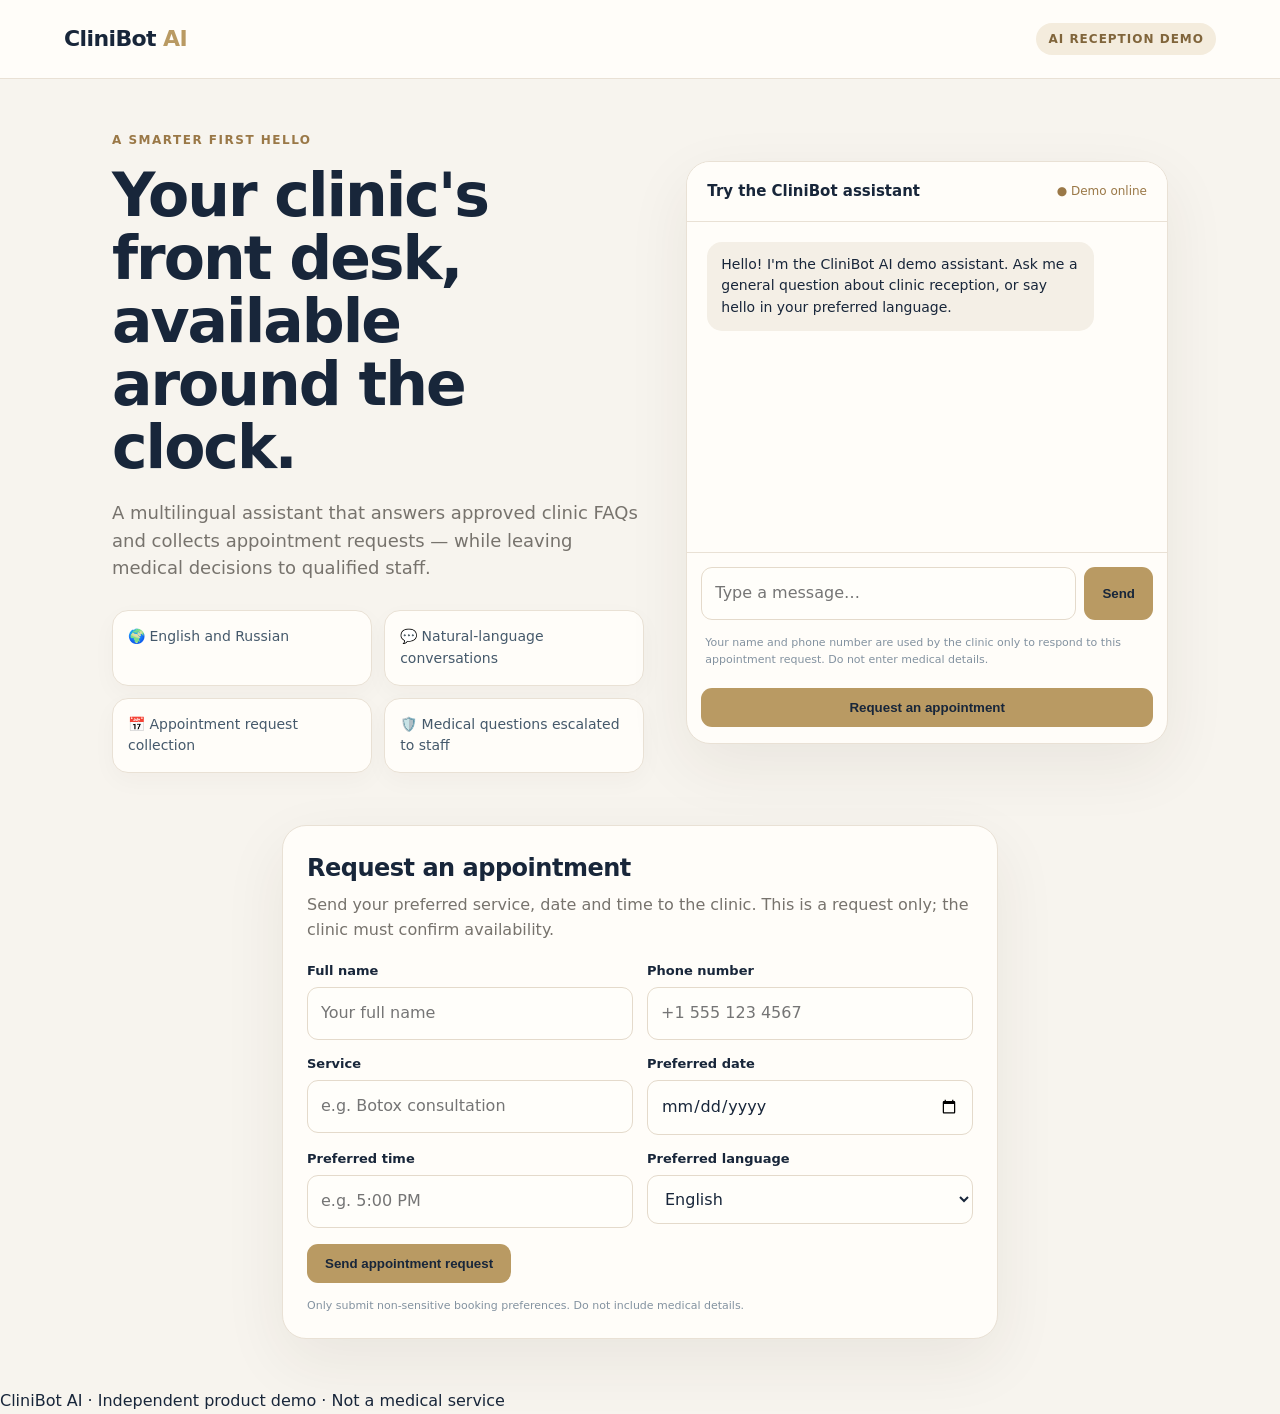
==== public/index.html @ db8c323a "Fix phone number validation in booking forms" ====
<!doctype html>
<html lang="en">
<head>
<meta charset="utf-8"><meta name="viewport" content="width=device-width,initial-scale=1">
<title>CliniBot AI — Clinic Reception Assistant</title>
<meta name="description" content="A multilingual AI receptionist for clinics.">
<style>
:root{--navy:#10243a;--teal:#20b8a6;--muted:#66788a;--bg:#f4f8fb;--line:#e4ebf1}
*{box-sizing:border-box}body{margin:0;background:var(--bg);color:var(--navy);font:16px/1.55 Inter,system-ui,-apple-system,Segoe UI,sans-serif}
header{display:flex;justify-content:space-between;align-items:center;padding:20px max(5vw,20px);background:white;border-bottom:1px solid var(--line)}
.brand{font-size:22px;font-weight:800;letter-spacing:-.6px}.brand span{color:var(--teal)}
.pill{font-size:12px;color:#087f72;background:#e4f8f4;border-radius:30px;padding:7px 12px;font-weight:700}
main{max-width:1100px;margin:52px auto;padding:0 22px;display:grid;grid-template-columns:1.05fr .95fr;gap:42px;align-items:center}
h1{font-size:clamp(38px,5vw,60px);line-height:1.05;letter-spacing:-2px;margin:14px 0 20px}
.lead{font-size:18px;color:var(--muted);max-width:540px}.tag{color:#0b8f81;font-weight:800;text-transform:uppercase;letter-spacing:1.5px;font-size:12px}
.features{display:grid;grid-template-columns:1fr 1fr;gap:12px;margin-top:28px}
.feature{background:white;border:1px solid var(--line);padding:15px;border-radius:14px;font-size:14px;color:#45596b}
.panel,.booking-panel{background:white;border:1px solid var(--line);border-radius:22px;box-shadow:0 18px 60px #10243a12;overflow:hidden}
.panelhead{padding:18px 20px;border-bottom:1px solid var(--line);display:flex;justify-content:space-between;align-items:center}
.panelhead strong{font-size:15px}.online{font-size:12px;color:#0a967f}
.messages{height:330px;overflow:auto;padding:20px;display:flex;flex-direction:column;gap:12px}
.msg{max-width:88%;padding:12px 14px;border-radius:15px;font-size:14px;white-space:pre-wrap}
.bot{background:#f0f6f8;align-self:flex-start}.user{background:#daf6f0;align-self:flex-end}
.composer{padding:14px;border-top:1px solid var(--line);display:flex;gap:8px}
input,select{min-width:0;width:100%;border:1px solid var(--line);border-radius:12px;padding:13px;font:inherit;outline-color:var(--teal);background:white;color:var(--navy)}
button{border:0;background:var(--teal);color:white;font-weight:700;border-radius:12px;padding:12px 18px;cursor:pointer}
button:disabled{opacity:.55;cursor:wait}
.note{font-size:11px;color:#8392a0;padding:0 18px 16px}
.chat-booking{padding:0 14px 16px}.chat-booking>button{width:100%}.chat-booking form{padding:14px 4px 0}.chat-booking form[hidden]{display:none}.chat-booking .note{padding:10px 0 0}.chat-booking #chatBookingStatus{font-size:12px;color:var(--muted)}
.booking-wrap{max-width:760px;margin:0 auto 50px;padding:0 22px}
.booking-panel{padding:24px}
.booking-panel h2{margin:0 0 6px;font-size:24px}
.booking-panel p{color:var(--muted);margin:0 0 18px}
.booking-grid{display:grid;grid-template-columns:1fr 1fr;gap:14px}
.field label{display:block;font-size:13px;font-weight:700;margin:0 0 6px}
.booking-actions{display:flex;align-items:center;gap:14px;margin-top:16px;flex-wrap:wrap}
#bookingStatus{font-size:13px;color:var(--muted)}
#bookingStatus.success{color:#087f72}#bookingStatus.error{color:#b42318}
@media(max-width:800px){main{grid-template-columns:1fr;margin:30px auto;gap:28px}.features{grid-template-columns:1fr 1fr}h1{letter-spacing:-1px}}
@media(max-width:520px){.booking-grid{grid-template-columns:1fr}.booking-panel{padding:18px}}

/* Premium clinic identity */
:root{--navy:#18263a;--teal:#b99a63;--muted:#77736d;--bg:#f7f4ee;--line:#e9e1d5}
body{background:var(--bg);color:var(--navy)}
header{background:#fffdf9;border-bottom-color:var(--line);padding-top:22px;padding-bottom:22px}
.brand span{color:#b99a63}
.pill{color:#80653b;background:#f4ecdd;letter-spacing:1px}
.tag{color:#9a7847}
.feature{background:#fffdf9;border-color:var(--line);border-radius:16px;box-shadow:0 8px 24px #382a1608}
.panel,.booking-panel{background:#fffdf9;border-color:var(--line);border-radius:24px;box-shadow:0 22px 65px #382a1612}
.panelhead{background:#fffdf9;border-bottom-color:var(--line)}
.online{color:#9a7847}
.bot{background:#f4efe6}.user{background:#eee3d1}
input,select{border-color:#e4dacb;border-radius:11px;background:#fffefa}
input:focus,select:focus{outline:2px solid #d4c09d}
button{background:#b99a63;color:#18263a;border-radius:11px}
button:hover{background:#a88953}
.chat-booking{padding-top:4px}
.booking-panel h2{letter-spacing:-.5px}
#bookingStatus.success,#chatBookingStatus.success{color:#55745d}
@media(max-width:800px){main{margin:34px auto}}

</style></head>
<body>
<header><div class="brand">CliniBot<span> AI</span></div><div class="pill">AI RECEPTION DEMO</div></header>
<main>
<section>
<div class="tag">A smarter first hello</div>
<h1>Your clinic's front desk, available around the clock.</h1>
<p class="lead">A multilingual assistant that answers approved clinic FAQs and collects appointment requests — while leaving medical decisions to qualified staff.</p>
<div class="features">
<div class="feature">🌍 English and Russian</div>
<div class="feature">💬 Natural-language conversations</div>
<div class="feature">📅 Appointment request collection</div>
<div class="feature">🛡️ Medical questions escalated to staff</div>
</div>
</section>
<section class="panel">
<div class="panelhead"><strong>Try the CliniBot assistant</strong><span class="online">● Demo online</span></div>
<div class="messages" id="messages"><div class="msg bot">Hello! I'm the CliniBot AI demo assistant. Ask me a general question about clinic reception, or say hello in your preferred language.</div></div>
<form class="composer" id="chatForm"><input id="messageInput" maxlength="1200" placeholder="Type a message…" autocomplete="off" required><button id="sendBtn">Send</button></form>
<div class="note">Your name and phone number are used by the clinic only to respond to this appointment request. Do not enter medical details.</div>
<div class="chat-booking">
<button type="button" id="chatBookingToggle" aria-expanded="false">Request an appointment</button>
<form id="chatBookingForm" hidden>
<div class="booking-grid">
<div class="field"><label for="chatPatientName">Full name</label><input id="chatPatientName" maxlength="100" autocomplete="name" placeholder="Your full name" required></div>
<div class="field"><label for="chatPatientPhone">Phone number</label><input id="chatPatientPhone" type="tel" maxlength="30" autocomplete="tel" placeholder="+1 555 123 4567" pattern="[+0-9()\s.-]{6,30}" required></div>
<div class="field"><label for="chatService">Service</label><input id="chatService" maxlength="120" placeholder="e.g. Skin consultation" required></div>
<div class="field"><label for="chatDate">Preferred date</label><input id="chatDate" type="date" required></div>
<div class="field"><label for="chatTime">Preferred time</label><input id="chatTime" maxlength="40" placeholder="e.g. 10:00 AM" required></div>
<div class="field"><label for="chatLanguage">Language</label><select id="chatLanguage"><option value="en">English</option><option value="ru">Русский</option></select></div>
</div>
<div class="booking-actions"><button id="chatBookingSubmit" type="submit">Send request</button><span id="chatBookingStatus" role="status" aria-live="polite"></span></div>
<p class="note">This is a request only. The clinic must confirm availability. Your contact details are shared with the clinic for this request only.</p>
</form>
</div>
</section>
</main>
<section class="booking-wrap">
<div class="booking-panel">
<h2>Request an appointment</h2>
<p>Send your preferred service, date and time to the clinic. This is a request only; the clinic must confirm availability.</p>
<form id="bookingForm">
<div class="booking-grid">
<div class="field"><label for="patientName">Full name</label><input id="patientName" name="patient_name" maxlength="100" autocomplete="name" placeholder="Your full name" required></div>
<div class="field"><label for="patientPhone">Phone number</label><input id="patientPhone" name="patient_phone" type="tel" maxlength="30" autocomplete="tel" placeholder="+1 555 123 4567" pattern="[+0-9()\s.-]{6,30}" required></div>
<div class="field"><label for="service">Service</label><input id="service" name="service" maxlength="120" placeholder="e.g. Botox consultation" required></div>
<div class="field"><label for="preferredDate">Preferred date</label><input id="preferredDate" name="preferred_date" type="date" required></div>
<div class="field"><label for="preferredTime">Preferred time</label><input id="preferredTime" name="preferred_time" maxlength="40" placeholder="e.g. 5:00 PM" required></div>
<div class="field"><label for="language">Preferred language</label><select id="language" name="language"><option value="en">English</option><option value="ru">Русский</option></select></div>
</div>
<div class="booking-actions"><button id="bookingButton" type="submit">Send appointment request</button><span id="bookingStatus" role="status" aria-live="polite"></span></div>
</form>
<div class="note" style="padding:14px 0 0">Only submit non-sensitive booking preferences. Do not include medical details.</div>
</div>
</section>
<footer>CliniBot AI · Independent product demo · Not a medical service</footer>
<script>
const useNetlify=location.hostname.endsWith('netlify.app');
const chatEndpoint=useNetlify?'/.netlify/functions/chat':'/api/chat';
const appointmentEndpoint=useNetlify?'/.netlify/functions/appointment':'/api/appointment';
const clinicSlugForApp=new URLSearchParams(location.search).get('clinic')||'my-clinic';
const form=document.getElementById('chatForm'), input=document.getElementById('messageInput'), messages=document.getElementById('messages'), send=document.getElementById('sendBtn');
function bubble(text,who){const el=document.createElement('div');el.className='msg '+who;el.textContent=text;messages.appendChild(el);messages.scrollTop=messages.scrollHeight;return el}
form.addEventListener('submit',async e=>{
 e.preventDefault();const message=input.value.trim();if(!message)return;
 bubble(message,'user');input.value='';send.disabled=true;send.textContent='…';
 const waiting=bubble('Thinking…','bot');
 try{
  const r=await fetch(chatEndpoint,{method:'POST',headers:{'Content-Type':'application/json'},body:JSON.stringify({message,clinic_slug:clinicSlugForApp})});
  const raw=await r.text();waiting.remove();let data;
  try{data=JSON.parse(raw)}catch{throw new Error(`Server response error (HTTP ${r.status}): ${raw.slice(0,300)}`)}
  if(!r.ok)throw new Error(data.error||'AI service unavailable');
  bubble(data.reply||'Empty AI response','bot');
 }catch(err){waiting.remove();bubble(err.message||'Connection error. Please try again.','bot')}
 finally{send.disabled=false;send.textContent='Send';input.focus()}
});
const chatBookingToggle=document.getElementById('chatBookingToggle');
const chatBookingForm=document.getElementById('chatBookingForm');
const chatBookingDate=document.getElementById('chatDate');
const chatBookingStatus=document.getElementById('chatBookingStatus');
const chatBookingSubmit=document.getElementById('chatBookingSubmit');
chatBookingDate.min=new Date().toISOString().slice(0,10);
chatBookingToggle.addEventListener('click',()=>{
 const opening=chatBookingForm.hidden;
 chatBookingForm.hidden=!opening;
 chatBookingToggle.setAttribute('aria-expanded',String(opening));
 chatBookingToggle.textContent=opening?'Close appointment form':'Request an appointment';
 if(opening)chatBookingForm.scrollIntoView({behavior:'smooth',block:'nearest'});
});
chatBookingForm.addEventListener('submit',async e=>{
 e.preventDefault();chatBookingStatus.className='';chatBookingStatus.textContent='Sending…';chatBookingSubmit.disabled=true;
 const payload={clinic_slug:clinicSlugForApp,patient_name:document.getElementById('chatPatientName').value.trim(),patient_phone:document.getElementById('chatPatientPhone').value.trim(),service:document.getElementById('chatService').value.trim(),preferred_date:chatBookingDate.value,preferred_time:document.getElementById('chatTime').value.trim(),language:document.getElementById('chatLanguage').value};
 try{
  const response=await fetch(appointmentEndpoint,{method:'POST',headers:{'Content-Type':'application/json'},body:JSON.stringify(payload)});
  const result=await response.json();
  if(!response.ok||!result.success)throw new Error(result.error||'Could not send request.');
  chatBookingStatus.className='success';chatBookingStatus.textContent='Request sent. The clinic must confirm availability.';
  bubble('Your appointment request was sent to the clinic. The clinic team must confirm the date and time.','bot');
  chatBookingForm.reset();chatBookingDate.min=new Date().toISOString().slice(0,10);
 }catch(error){chatBookingStatus.className='error';chatBookingStatus.textContent=error.message||'Connection error. Please try again.'}
 finally{chatBookingSubmit.disabled=false}
});
const bookingForm=document.getElementById('bookingForm');
const bookingButton=document.getElementById('bookingButton');
const bookingStatus=document.getElementById('bookingStatus');
const dateField=document.getElementById('preferredDate');
dateField.min=new Date().toISOString().slice(0,10);
bookingForm.addEventListener('submit',async e=>{
 e.preventDefault();bookingStatus.className='';bookingStatus.textContent='Sending request…';bookingButton.disabled=true;
 const clinicSlug=new URLSearchParams(location.search).get('clinic')||'my-clinic';
 const payload={clinic_slug:clinicSlug,patient_name:document.getElementById('patientName').value.trim(),patient_phone:document.getElementById('patientPhone').value.trim(),service:document.getElementById('service').value.trim(),preferred_date:dateField.value,preferred_time:document.getElementById('preferredTime').value.trim(),language:document.getElementById('language').value};
 try{
  const response=await fetch(appointmentEndpoint,{method:'POST',headers:{'Content-Type':'application/json'},body:JSON.stringify(payload)});
  const result=await response.json();
  if(!response.ok||!result.success)throw new Error(result.error||'Could not send request.');
  bookingStatus.className='success';bookingStatus.textContent='Request sent. The clinic must confirm your appointment.';
  bookingForm.reset();dateField.min=new Date().toISOString().slice(0,10);
 }catch(error){bookingStatus.className='error';bookingStatus.textContent=error.message||'Connection error. Please try again.'}
 finally{bookingButton.disabled=false}
});
</script>
</body></html>
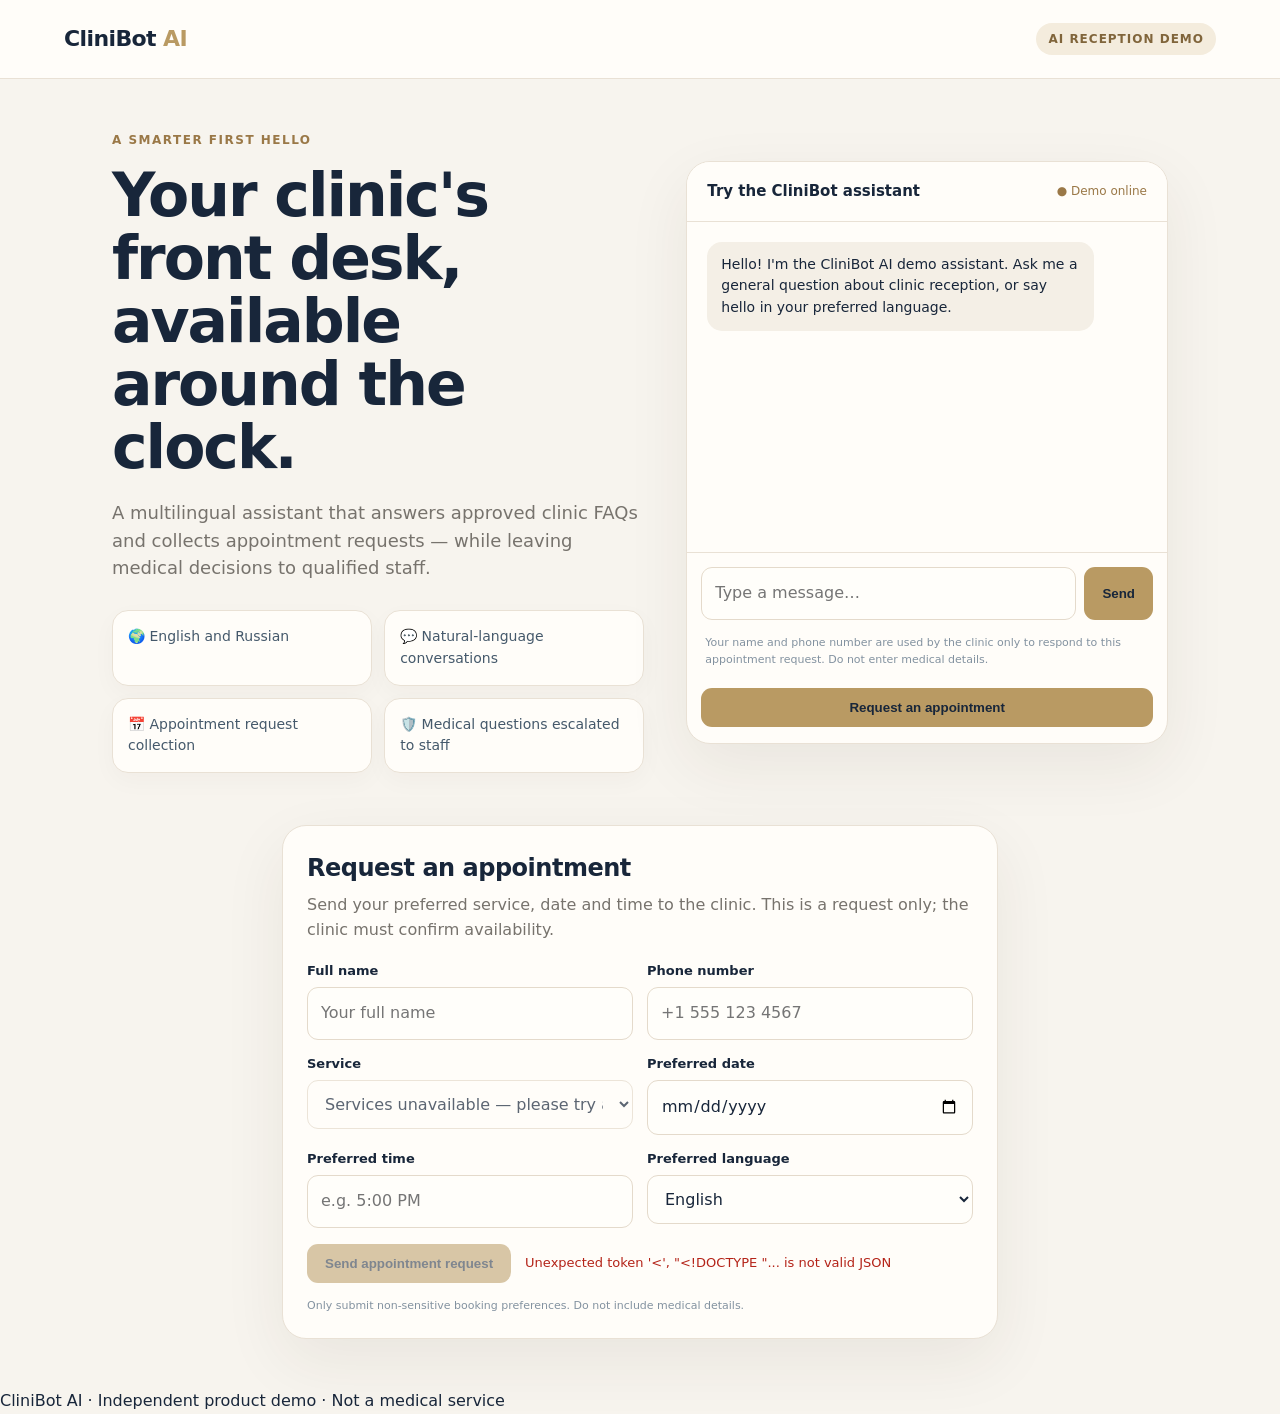
==== commit 56fd1680: "Load published clinic services into booking form" ====
--- a/public/index.html
+++ b/public/index.html
@@ -83,6 +83,7 @@
 <div class="chat-booking">
 <button type="button" id="chatBookingToggle" aria-expanded="false">Request an appointment</button>
 <form id="chatBookingForm" hidden>
+  <div aria-hidden="true" style="position:absolute;left:-10000px;width:1px;height:1px;overflow:hidden"><label for="chatWebsite">Leave this field empty</label><input id="chatWebsite" name="website" type="text" tabindex="-1" autocomplete="off"></div>
 <div class="booking-grid">
 <div class="field"><label for="chatPatientName">Full name</label><input id="chatPatientName" maxlength="100" autocomplete="name" placeholder="Your full name" required></div>
 <div class="field"><label for="chatPatientPhone">Phone number</label><input id="chatPatientPhone" type="tel" maxlength="30" autocomplete="tel" placeholder="+1 555 123 4567" pattern="[+0-9()\s.-]{6,30}" required></div>
@@ -102,10 +103,11 @@
 <h2>Request an appointment</h2>
 <p>Send your preferred service, date and time to the clinic. This is a request only; the clinic must confirm availability.</p>
 <form id="bookingForm">
+ <div aria-hidden="true" style="position:absolute;left:-10000px;width:1px;height:1px;overflow:hidden"><label for="bookingWebsite">Leave this field empty</label><input id="bookingWebsite" name="website" type="text" tabindex="-1" autocomplete="off"></div>
 <div class="booking-grid">
 <div class="field"><label for="patientName">Full name</label><input id="patientName" name="patient_name" maxlength="100" autocomplete="name" placeholder="Your full name" required></div>
 <div class="field"><label for="patientPhone">Phone number</label><input id="patientPhone" name="patient_phone" type="tel" maxlength="30" autocomplete="tel" placeholder="+1 555 123 4567" pattern="[+0-9()\s.-]{6,30}" required></div>
-<div class="field"><label for="service">Service</label><input id="service" name="service" maxlength="120" placeholder="e.g. Botox consultation" required></div>
+<div class="field"><label for="service">Service</label><select id="service" name="service" required disabled><option value="">Loading clinic services…</option></select></div>
 <div class="field"><label for="preferredDate">Preferred date</label><input id="preferredDate" name="preferred_date" type="date" required></div>
 <div class="field"><label for="preferredTime">Preferred time</label><input id="preferredTime" name="preferred_time" maxlength="40" placeholder="e.g. 5:00 PM" required></div>
 <div class="field"><label for="language">Preferred language</label><select id="language" name="language"><option value="en">English</option><option value="ru">Русский</option></select></div>
@@ -151,7 +153,7 @@
 });
 chatBookingForm.addEventListener('submit',async e=>{
  e.preventDefault();chatBookingStatus.className='';chatBookingStatus.textContent='Sending…';chatBookingSubmit.disabled=true;
- const payload={clinic_slug:clinicSlugForApp,patient_name:document.getElementById('chatPatientName').value.trim(),patient_phone:document.getElementById('chatPatientPhone').value.trim(),service:document.getElementById('chatService').value.trim(),preferred_date:chatBookingDate.value,preferred_time:document.getElementById('chatTime').value.trim(),language:document.getElementById('chatLanguage').value};
+ const payload={website:document.getElementById('chatWebsite').value,clinic_slug:clinicSlugForApp,patient_name:document.getElementById('chatPatientName').value.trim(),patient_phone:document.getElementById('chatPatientPhone').value.trim(),service:document.getElementById('chatService').value.trim(),preferred_date:chatBookingDate.value,preferred_time:document.getElementById('chatTime').value.trim(),language:document.getElementById('chatLanguage').value};
  try{
   const response=await fetch(appointmentEndpoint,{method:'POST',headers:{'Content-Type':'application/json'},body:JSON.stringify(payload)});
   const result=await response.json();
@@ -165,12 +167,40 @@
 const bookingForm=document.getElementById('bookingForm');
 const bookingButton=document.getElementById('bookingButton');
 const bookingStatus=document.getElementById('bookingStatus');
+const serviceField=document.getElementById('service');
+async function loadClinicServices(){
+ serviceField.disabled=true;
+ try{
+  const response=await fetch('/api/public/clinic-info?clinic='+encodeURIComponent(clinicSlugForApp),{headers:{'Accept':'application/json'}});
+  const data=await response.json();
+  if(!response.ok)throw new Error(data.error||'Could not load clinic services.');
+  serviceField.replaceChildren(new Option('Choose a service',''));
+  for(const item of (Array.isArray(data.services)?data.services:[])){
+   if(!item||typeof item.name!=='string'||!item.name.trim())continue;
+   const price=item.price===0?' — Free':(item.price===null?'':' — '+item.price);
+   serviceField.add(new Option(item.name+price,item.name));
+  }
+  if(serviceField.options.length===1){
+   serviceField.replaceChildren(new Option('No services published yet',''));
+   bookingStatus.className='error';bookingStatus.textContent='The clinic has not published any bookable services yet.';
+   bookingButton.disabled=true;
+  }else{
+   serviceField.disabled=false;
+   bookingButton.disabled=false;
+  }
+ }catch(error){
+  serviceField.replaceChildren(new Option('Services unavailable — please try again later',''));
+  bookingStatus.className='error';bookingStatus.textContent=error.message||'Could not load clinic services.';
+  bookingButton.disabled=true;
+ }
+}
+loadClinicServices();
 const dateField=document.getElementById('preferredDate');
 dateField.min=new Date().toISOString().slice(0,10);
 bookingForm.addEventListener('submit',async e=>{
  e.preventDefault();bookingStatus.className='';bookingStatus.textContent='Sending request…';bookingButton.disabled=true;
  const clinicSlug=new URLSearchParams(location.search).get('clinic')||'my-clinic';
- const payload={clinic_slug:clinicSlug,patient_name:document.getElementById('patientName').value.trim(),patient_phone:document.getElementById('patientPhone').value.trim(),service:document.getElementById('service').value.trim(),preferred_date:dateField.value,preferred_time:document.getElementById('preferredTime').value.trim(),language:document.getElementById('language').value};
+ const payload={website:document.getElementById('bookingWebsite').value,clinic_slug:clinicSlug,patient_name:document.getElementById('patientName').value.trim(),patient_phone:document.getElementById('patientPhone').value.trim(),service:serviceField.value,preferred_date:dateField.value,preferred_time:document.getElementById('preferredTime').value.trim(),language:document.getElementById('language').value};
  try{
   const response=await fetch(appointmentEndpoint,{method:'POST',headers:{'Content-Type':'application/json'},body:JSON.stringify(payload)});
   const result=await response.json();
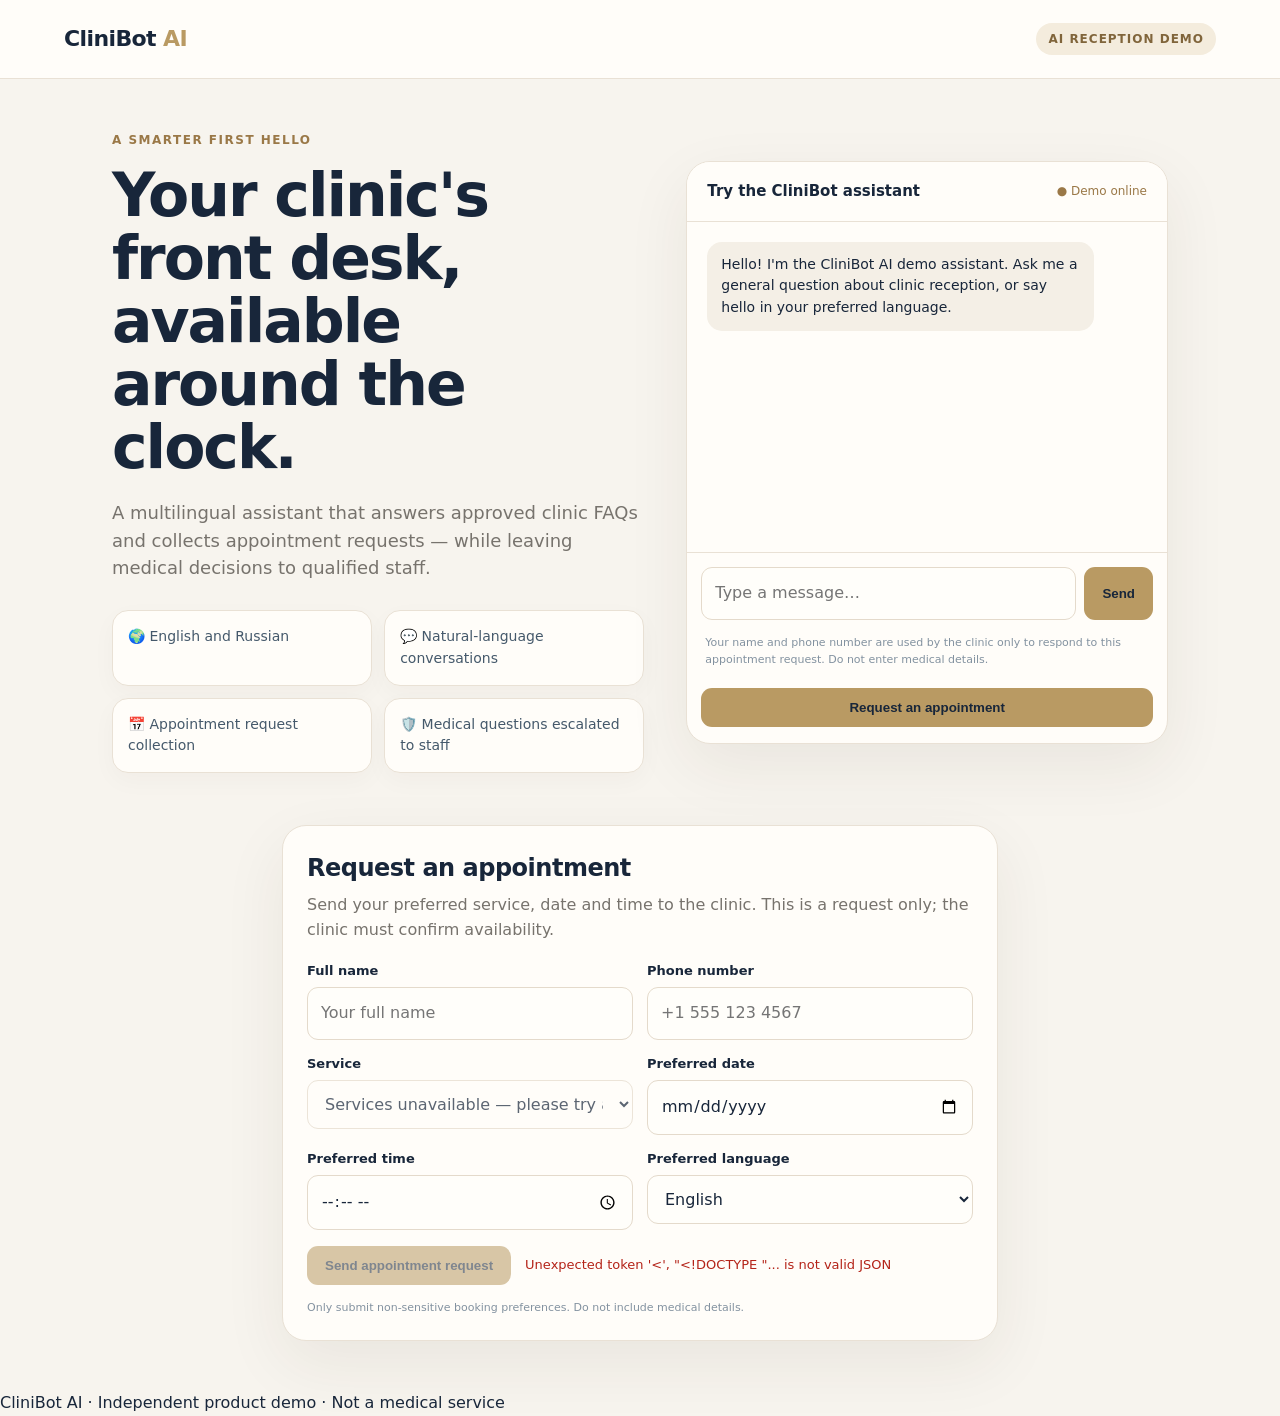
==== commit 2ed54a43: "Use a structured time picker for appointment requests" ====
--- a/public/index.html
+++ b/public/index.html
@@ -105,12 +105,12 @@
 <form id="bookingForm">
  <div aria-hidden="true" style="position:absolute;left:-10000px;width:1px;height:1px;overflow:hidden"><label for="bookingWebsite">Leave this field empty</label><input id="bookingWebsite" name="website" type="text" tabindex="-1" autocomplete="off"></div>
 <div class="booking-grid">
-<div class="field"><label for="patientName">Full name</label><input id="patientName" name="patient_name" maxlength="100" autocomplete="name" placeholder="Your full name" required></div>
-<div class="field"><label for="patientPhone">Phone number</label><input id="patientPhone" name="patient_phone" type="tel" maxlength="30" autocomplete="tel" placeholder="+1 555 123 4567" pattern="[+0-9()\s.-]{6,30}" required></div>
-<div class="field"><label for="service">Service</label><select id="service" name="service" required disabled><option value="">Loading clinic services…</option></select></div>
-<div class="field"><label for="preferredDate">Preferred date</label><input id="preferredDate" name="preferred_date" type="date" required></div>
-<div class="field"><label for="preferredTime">Preferred time</label><input id="preferredTime" name="preferred_time" maxlength="40" placeholder="e.g. 5:00 PM" required></div>
-<div class="field"><label for="language">Preferred language</label><select id="language" name="language"><option value="en">English</option><option value="ru">Русский</option></select></div>
+<div class="field"><label id="bookingNameLabel" for="patientName">Full name</label><input id="patientName" name="patient_name" maxlength="100" autocomplete="name" placeholder="Your full name" required></div>
+<div class="field"><label id="bookingPhoneLabel" for="patientPhone">Phone number</label><input id="patientPhone" name="patient_phone" type="tel" maxlength="30" autocomplete="tel" placeholder="+1 555 123 4567" pattern="[+0-9()\s.-]{6,30}" required></div>
+<div class="field"><label id="bookingServiceLabel" for="service">Service</label><select id="service" name="service" required disabled><option value="">Loading clinic services…</option></select></div>
+<div class="field"><label id="bookingDateLabel" for="preferredDate">Preferred date</label><input id="preferredDate" name="preferred_date" type="date" required></div>
+<div class="field"><label id="bookingTimeLabel" for="preferredTime">Preferred time</label><input id="preferredTime" name="preferred_time" type="time" required></div>
+<div class="field"><label id="bookingLanguageLabel" for="language">Preferred language</label><select id="language" name="language"><option value="en">English</option><option value="ru">Русский</option></select></div>
 </div>
 <div class="booking-actions"><button id="bookingButton" type="submit">Send appointment request</button><span id="bookingStatus" role="status" aria-live="polite"></span></div>
 </form>
@@ -168,18 +168,43 @@
 const bookingButton=document.getElementById('bookingButton');
 const bookingStatus=document.getElementById('bookingStatus');
 const serviceField=document.getElementById('service');
+const languageField=document.getElementById('language');
+let clinicServices=[];
+function applyBookingLanguage(){
+ const ru=languageField.value==='ru';
+ const labels={
+  bookingNameLabel:ru?'Имя и фамилия':'Full name',
+  bookingPhoneLabel:ru?'Номер телефона':'Phone number',
+  bookingServiceLabel:ru?'Услуга':'Service',
+  bookingDateLabel:ru?'Желаемая дата':'Preferred date',
+  bookingTimeLabel:ru?'Желаемое время':'Preferred time',
+  bookingLanguageLabel:ru?'Предпочтительный язык':'Preferred language'
+ };
+ for(const [id,value] of Object.entries(labels))document.getElementById(id).textContent=value;
+ document.getElementById('patientName').placeholder=ru?'Ваше имя и фамилия':'Your full name';
+ document.getElementById('patientPhone').placeholder=ru?'+7 900 123 45 67':'+1 555 123 4567';
+ bookingButton.textContent=ru?'Отправить запрос на запись':'Send appointment request';
+ if(serviceField.options.length>1){
+  for(let i=1;i<serviceField.options.length;i++){
+   const item=clinicServices.find(x=>x.name===serviceField.options[i].value);
+   if(item)serviceField.options[i].textContent=item.name+(item.price===0?(ru?' — Бесплатно':' — Free'):(item.price===null?'':' — '+item.price));
+  }
+ }
+}
+languageField.addEventListener('change',applyBookingLanguage);
 async function loadClinicServices(){
  serviceField.disabled=true;
  try{
   const response=await fetch('/api/public/clinic-info?clinic='+encodeURIComponent(clinicSlugForApp),{headers:{'Accept':'application/json'}});
   const data=await response.json();
   if(!response.ok)throw new Error(data.error||'Could not load clinic services.');
-  serviceField.replaceChildren(new Option('Choose a service',''));
-  for(const item of (Array.isArray(data.services)?data.services:[])){
-   if(!item||typeof item.name!=='string'||!item.name.trim())continue;
-   const price=item.price===0?' — Free':(item.price===null?'':' — '+item.price);
+  clinicServices=(Array.isArray(data.services)?data.services:[]).filter(item=>item&&typeof item.name==='string'&&item.name.trim());
+  serviceField.replaceChildren(new Option(languageField.value==='ru'?'Выберите услугу':'Choose a service',''));
+  for(const item of clinicServices){
+   const price=item.price===0?(languageField.value==='ru'?' — Бесплатно':' — Free'):(item.price===null?'':' — '+item.price);
    serviceField.add(new Option(item.name+price,item.name));
   }
+  applyBookingLanguage();
   if(serviceField.options.length===1){
    serviceField.replaceChildren(new Option('No services published yet',''));
    bookingStatus.className='error';bookingStatus.textContent='The clinic has not published any bookable services yet.';
